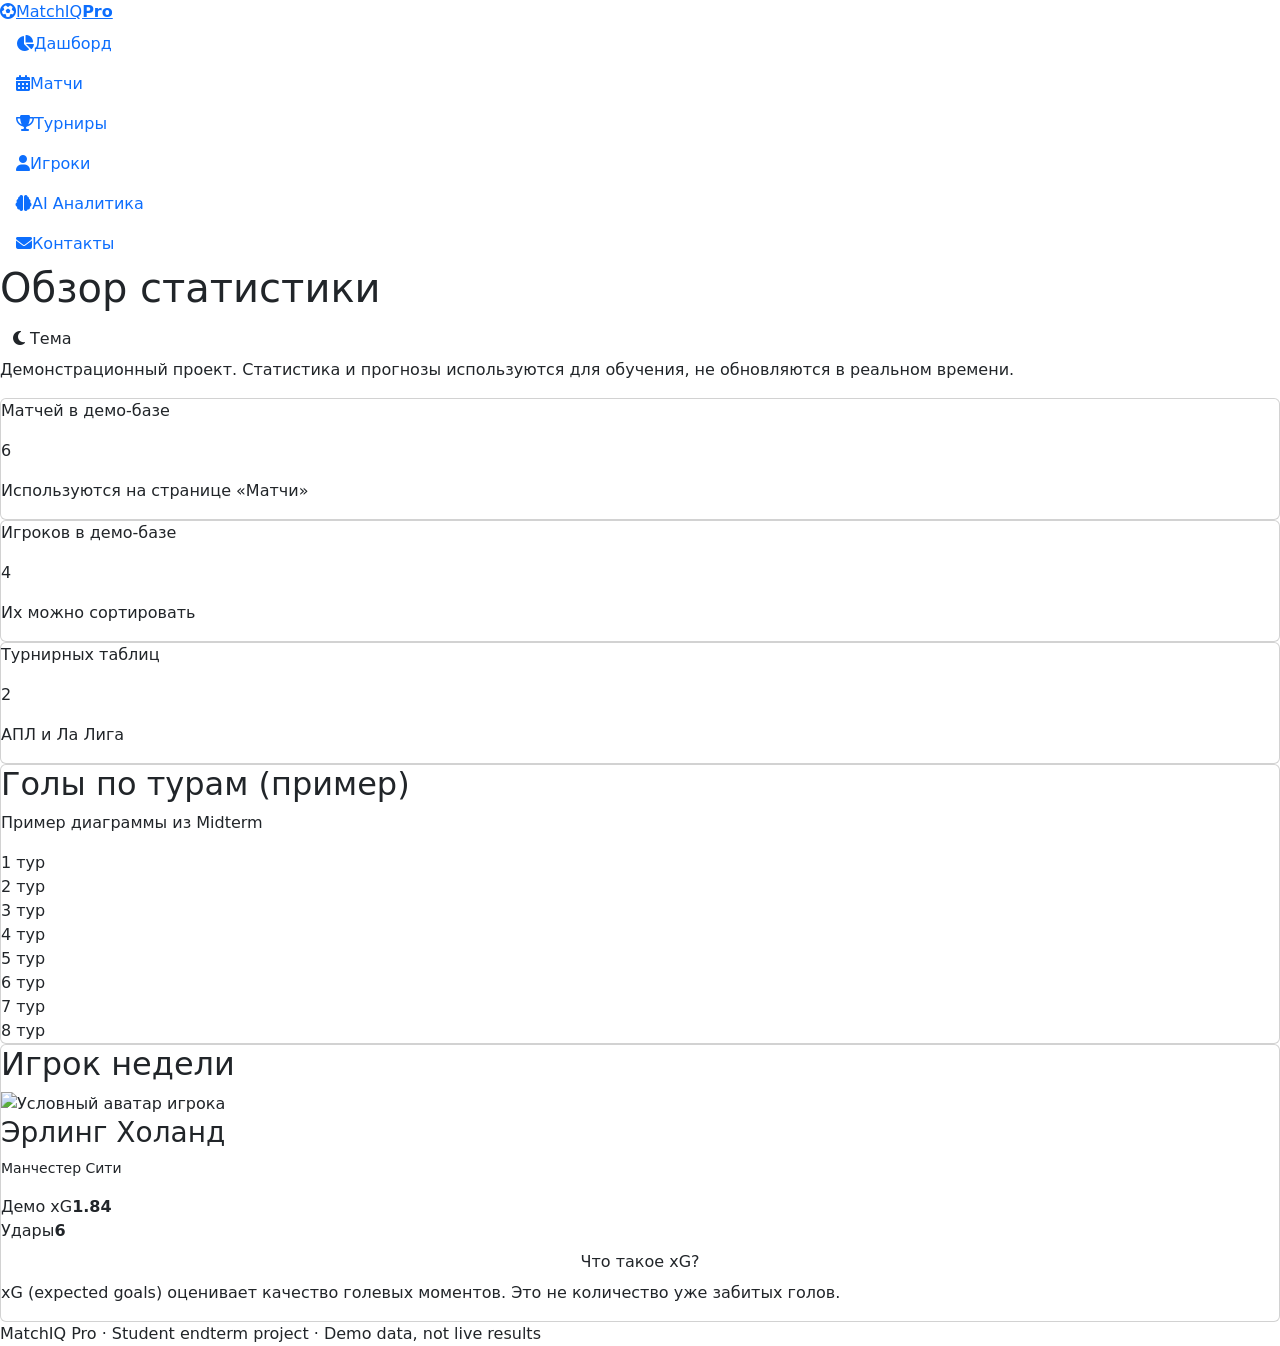
==== index.html @ 560e09f3 "Add files via upload" ====
<!DOCTYPE html>
<html lang="ru">
<head>
  <meta charset="UTF-8">
  <meta name="viewport" content="width=device-width, initial-scale=1">
  <meta name="description" content="MatchIQ Pro: учебный сайт футбольной аналитики">
  <title>Обзор статистики | MatchIQ Pro</title>
  <link rel="stylesheet" href="https://cdnjs.cloudflare.com/ajax/libs/font-awesome/6.5.2/css/all.min.css">
  <link rel="stylesheet" href="https://cdn.jsdelivr.net/npm/bootstrap@5.3.3/dist/css/bootstrap.min.css">
  <link rel="stylesheet" href="css/style.css">
</head>
<body>
  <div class="layout">
    <aside class="sidebar">
      <a class="brand" href="index.html"><span class="brand-icon"><i class="fa-solid fa-futbol"></i></span><span>MatchIQ<b>Pro</b></span></a>
      <button class="btn menu-toggle d-lg-none" type="button" data-bs-toggle="collapse" data-bs-target="#sidebarNav" aria-controls="sidebarNav" aria-expanded="false">☰ Меню</button>
      <nav id="sidebarNav" class="nav collapse d-lg-block" aria-label="Главное меню">
        <a class="nav-link active" href="index.html" aria-current="page"><i class="fa-solid fa-chart-pie" aria-hidden="true"></i>Дашборд</a>
<a class="nav-link" href="match.html"><i class="fa-solid fa-calendar-days" aria-hidden="true"></i>Матчи</a>
<a class="nav-link" href="standings.html"><i class="fa-solid fa-trophy" aria-hidden="true"></i>Турниры</a>
<a class="nav-link" href="players.html"><i class="fa-solid fa-user" aria-hidden="true"></i>Игроки</a>
<a class="nav-link" href="ai.html"><i class="fa-solid fa-brain" aria-hidden="true"></i>AI Аналитика</a>
<a class="nav-link" href="contact.html"><i class="fa-solid fa-envelope" aria-hidden="true"></i>Контакты</a>
      </nav>
    </aside>
    <div class="page">
      <header class="topbar">
        <h1>Обзор статистики</h1>
        <div class="header-tools">
          
          <button class="btn" type="button" id="themeButton" aria-label="Переключить тему"><i class="fa-solid fa-moon"></i> Тема</button>
        </div>
      </header>
      <main class="content">

        <p class="demo">Демонстрационный проект. Статистика и прогнозы используются для обучения, не обновляются в реальном времени.</p>
        <section class="grid-3" aria-label="Главные показатели">
          <article class="card"><p class="muted">Матчей в демо-базе</p><p class="stat-number">6</p><p class="hint">Используются на странице «Матчи»</p></article>
          <article class="card"><p class="muted">Игроков в демо-базе</p><p class="stat-number">4</p><p class="hint">Их можно сортировать</p></article>
          <article class="card"><p class="muted">Турнирных таблиц</p><p class="stat-number">2</p><p class="hint">АПЛ и Ла Лига</p></article>
        </section>
        <section class="grid-2 section">
          <article class="card chart-card">
            <h2>Голы по турам (пример)</h2>
            <p class="hint">Пример диаграммы из Midterm</p>
            <div class="bar-chart" role="img" aria-label="Голы по восьми турам: 24, 31, 28, 19, 34, 22, 29, 25">
              <div class="bar-item"><div class="bar" style="--height:69%" title="24 гола"></div><span>1 тур</span></div>
              <div class="bar-item"><div class="bar" style="--height:89%" title="31 гол"></div><span>2 тур</span></div>
              <div class="bar-item"><div class="bar" style="--height:80%" title="28 голов"></div><span>3 тур</span></div>
              <div class="bar-item"><div class="bar" style="--height:54%" title="19 голов"></div><span>4 тур</span></div>
              <div class="bar-item"><div class="bar" style="--height:97%" title="34 гола"></div><span>5 тур</span></div>
              <div class="bar-item"><div class="bar" style="--height:63%" title="22 гола"></div><span>6 тур</span></div>
              <div class="bar-item"><div class="bar" style="--height:83%" title="29 голов"></div><span>7 тур</span></div>
              <div class="bar-item"><div class="bar" style="--height:71%" title="25 голов"></div><span>8 тур</span></div>
            </div>
          </article>
          <article class="card">
            <h2>Игрок недели</h2>
            <div class="player-head"><img src="img/player.svg" alt="Условный аватар игрока"><div><h3>Эрлинг Холанд</h3><p class="muted small">Манчестер Сити</p></div></div>
            <div class="player-stat"><span>Демо xG</span><b>1.84</b></div>
            <div class="player-stat"><span>Удары</span><b>6</b></div>
            <button type="button" class="btn help-button section">Что такое xG?</button>
            <p class="help-content">xG (expected goals) оценивает качество голевых моментов. Это не количество уже забитых голов.</p>
          </article>
        </section>

      </main>
      <footer class="footer">MatchIQ Pro · Student endterm project · Demo data, not live results</footer>
    </div>
  </div>
  <script src="https://cdn.jsdelivr.net/npm/bootstrap@5.3.3/dist/js/bootstrap.bundle.min.js"></script>
  <script src="js/jquery.min.js"></script>
  <script src="js/main.js"></script>
  <script src="js/jquery-features.js"></script>
</body>
</html>
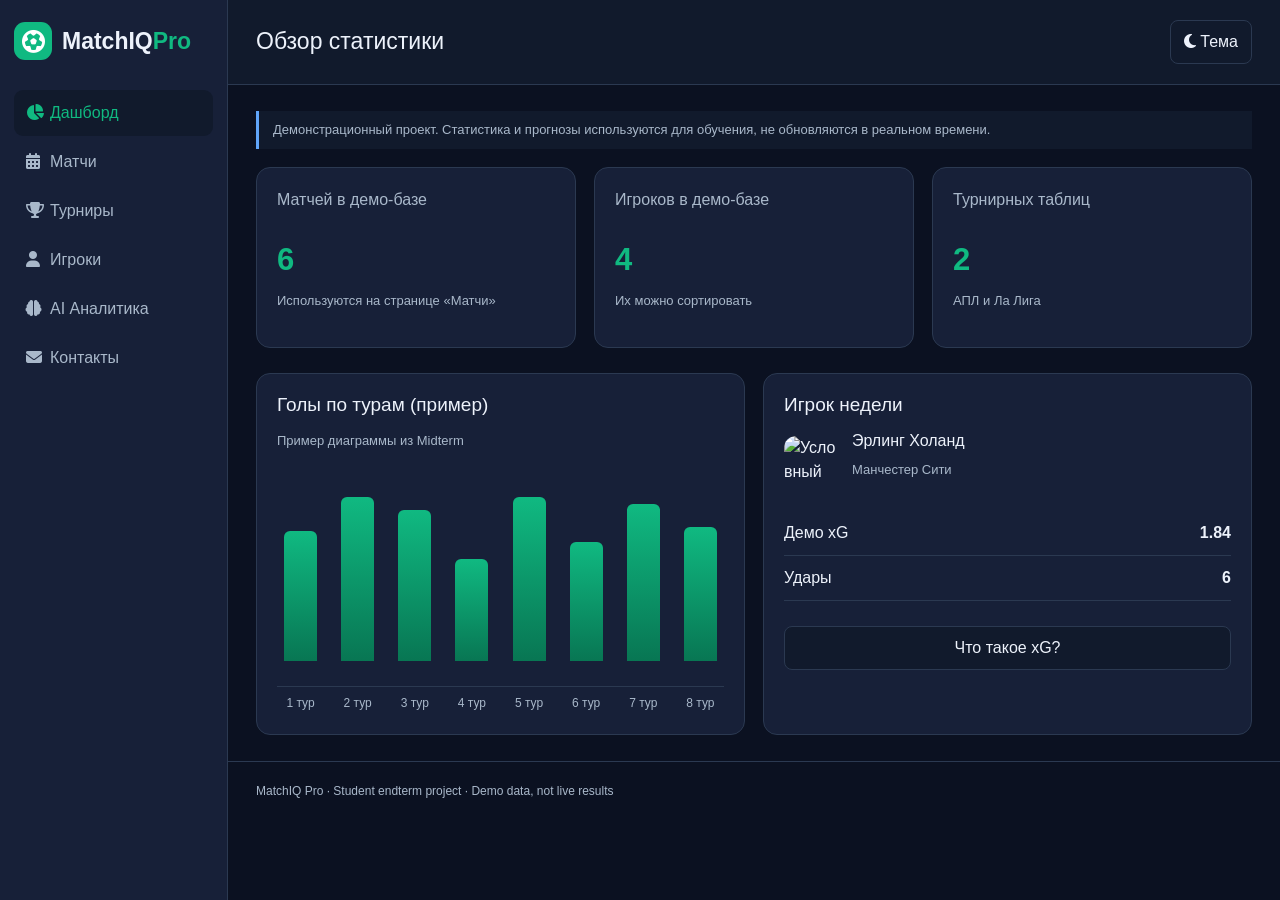
==== commit 02a41f55: "Update index.html" ====
--- a/index.html
+++ b/index.html
@@ -7,7 +7,7 @@
   <title>Обзор статистики | MatchIQ Pro</title>
   <link rel="stylesheet" href="https://cdnjs.cloudflare.com/ajax/libs/font-awesome/6.5.2/css/all.min.css">
   <link rel="stylesheet" href="https://cdn.jsdelivr.net/npm/bootstrap@5.3.3/dist/css/bootstrap.min.css">
-  <link rel="stylesheet" href="css/style.css">
+  <link rel="stylesheet" href="style.css">
 </head>
 <body>
   <div class="layout">
--- a/style.css
+++ b/style.css
@@ -0,0 +1,101 @@
+/* MatchIQ Pro Endterm: deliberately simple CSS for oral defense */
+:root {
+  --bg: #0b1121; --panel: #172038; --panel2: #111a2c;
+  --text: #edf2fb; --muted: #a9b8ca; --border: #2b3951;
+  --green: #10b981; --blue: #60a5fa; --purple: #bd87ff;
+}
+body.light {
+  --bg: #f1f5f9; --panel: #ffffff; --panel2: #e7edf6;
+  --text: #152338; --muted: #506078; --border: #cfdae6;
+}
+* { box-sizing: border-box; }
+body { --bs-body-color: var(--text); --bs-body-bg: var(--bg); margin: 0; font-family: Arial, sans-serif; background: var(--bg); color: var(--text); }
+a { color: inherit; text-decoration: none; }
+button, input, select, textarea { font: inherit; }
+button { cursor: pointer; }
+[hidden] { display: none !important; }
+.layout { display: flex; min-height: 100vh; }
+.sidebar { width: 228px; flex-shrink: 0; padding: 22px 14px; background: var(--panel); border-right: 1px solid var(--border); }
+.brand { display: flex; align-items: center; gap: 10px; font-size: 23px; font-weight: 800; margin-bottom: 30px; }
+.brand-icon { display: grid; place-items: center; width: 38px; height: 38px; border-radius: 11px; color: white; background: var(--green); }
+.brand b { color: var(--green); }
+.menu-label { color: var(--muted); text-transform: uppercase; font-size: 11px; font-weight: bold; margin: 26px 10px 8px; letter-spacing: 1px; }
+.nav { display: block; }
+.menu-toggle { margin: 0 0 12px; }
+.nav-link { display: block; padding: 11px 12px; margin: 3px 0; border-radius: 9px; color: var(--muted); }
+.nav-link i { width: 24px; }
+.nav-link:hover, .nav-link.active { background: var(--panel2); color: var(--green); }
+.page { flex: 1; min-width: 0; }
+.topbar { display: flex; align-items: center; justify-content: space-between; gap: 18px; padding: 20px 28px; border-bottom: 1px solid var(--border); background: var(--panel2); }
+h1 { font-size: 23px; margin: 0; }
+h2 { font-size: 19px; margin: 0 0 14px; }
+h3 { font-size: 16px; margin: 0 0 10px; }
+p { line-height: 1.55; }
+.content { padding: 26px 28px; max-width: 1440px; }
+.card { background: var(--panel); color: var(--text); border: 1px solid var(--border); border-radius: 14px; padding: 20px; }
+.grid-3 { display: grid; grid-template-columns: repeat(3, minmax(0, 1fr)); gap: 18px; }
+.grid-2 { display: grid; grid-template-columns: repeat(2, minmax(0, 1fr)); gap: 18px; }
+.stat-number { font-size: 31px; font-weight: 800; color: var(--green); margin: 7px 0; }
+.muted, .hint { color: var(--muted); }
+.hint { font-size: 13px; }
+.small { font-size: 13px; }
+.toolbar { display: flex; flex-wrap: wrap; align-items: center; gap: 10px; margin: 0 0 20px; }
+.toolbar .push-right { margin-left: auto; }
+.btn { display: inline-block; border: 1px solid var(--border); color: var(--text); background: var(--panel2); padding: 9px 13px; border-radius: 8px; }
+.btn:hover { border-color: var(--green); }
+.btn.active, .btn.primary { background: var(--green); border-color: var(--green); color: #041c13; font-weight: bold; }
+.btn:focus-visible, a:focus-visible { outline: 3px solid var(--blue); outline-offset: 2px; }
+.search, .select, .input, .textarea { min-height: 40px; width: 100%; border: 1px solid var(--border); border-radius: 8px; background: var(--panel2); color: var(--text); padding: 9px 12px; }
+.search { width: 240px; max-width: 100%; }
+.select { width: auto; min-width: 180px; }
+.search:focus, .input:focus, .textarea:focus, .select:focus { outline: 2px solid var(--green); }
+.header-tools { display: flex; align-items: center; flex-wrap: wrap; gap: 10px; }
+.section { margin-top: 25px; }
+.section-title { margin-bottom: 15px; }
+.teams { display: flex; align-items: center; justify-content: space-between; gap: 8px; margin: 12px 0; text-align: center; }
+.team { min-width: 0; flex: 1; display: flex; flex-direction: column; align-items: center; gap: 6px; }
+.team img { width: 40px; height: 40px; }
+.score { flex: 1; text-align: center; font-size: 26px; font-weight: bold; white-space: nowrap; }
+.meta { display: flex; justify-content: space-between; align-items: center; gap: 10px; color: var(--muted); font-size: 13px; }
+.tag { display: inline-block; padding: 4px 9px; border-radius: 8px; background: var(--panel2); color: var(--blue); font-size: 12px; }
+.tag.live { color: #34d399; }
+.tag.finished { color: var(--muted); }
+.tag.upcoming { color: var(--blue); }
+.card-actions { display: flex; align-items: center; justify-content: space-between; margin-top: 14px; gap: 10px; }
+.favorite-btn.selected { color: #fbbf24; border-color: #fbbf24; }
+.player-head { display: flex; align-items: center; gap: 12px; margin-bottom: 15px; }
+.player-head img { width: 56px; height: 56px; border-radius: 12px; }
+.player-stat { display: flex; justify-content: space-between; border-bottom: 1px solid var(--border); padding: 10px 0; }
+.player-stat:last-child { border-bottom: 0; }
+.bar-chart { display: flex; align-items: flex-end; justify-content: space-around; gap: 10px; height: 190px; margin-top: 30px; border-bottom: 1px solid var(--border); }
+.bar-item { width: 11%; height: 100%; display: flex; flex-direction: column; justify-content: flex-end; align-items: center; gap: 7px; font-size: 12px; }
+.bar { width: 70%; min-width: 12px; border-radius: 6px 6px 0 0; background: linear-gradient(var(--green), #087653); height: var(--height); }
+.bar-item span { position: relative; top: 26px; white-space: nowrap; color: var(--muted); }
+.chart-card { padding-bottom: 47px; }
+.table-wrap { overflow-x: auto; }
+table { width: 100%; border-collapse: collapse; }
+th, td { padding: 13px 10px; text-align: left; border-bottom: 1px solid var(--border); white-space: nowrap; }
+th { color: var(--muted); font-size: 13px; }
+.table-team { display: flex; align-items: center; gap: 10px; }
+.table-team img { width: 25px; height: 25px; }
+.table-team i { width: 25px; text-align: center; }
+.highlight { color: var(--green); font-weight: bold; }
+.probability { display: flex; width: 100%; height: 11px; overflow: hidden; border-radius: 10px; margin: 15px 0 8px; }
+.probability span:nth-child(1) { background: var(--green); }
+.probability span:nth-child(2) { background: #7d8ca1; }
+.probability span:nth-child(3) { background: var(--blue); }
+.prob-labels { display: flex; justify-content: space-between; gap: 10px; font-size: 13px; color: var(--muted); }
+.form-field { margin-bottom: 16px; }
+.form-field label { display: block; font-weight: 600; margin-bottom: 7px; }
+.form-field .select { width: 100%; }
+.checkbox-row { display: flex; align-items: flex-start; gap: 8px; }
+.checkbox-row label { margin: 0; font-weight: normal; }
+.error { display: block; min-height: 17px; margin-top: 5px; color: #fb7185; font-size: 13px; }
+.invalid { border-color: #fb7185 !important; }
+.success { margin-top: 15px; padding: 12px; border-radius: 8px; background: rgba(16,185,129,.15); color: var(--green); }
+.help-content, .topic-tip { display: none; margin-top: 12px; padding: 12px; border-radius: 9px; background: var(--panel2); color: var(--muted); }
+.empty { text-align: center; padding: 30px; color: var(--muted); }
+.demo { padding: 9px 14px; border-left: 3px solid var(--blue); background: var(--panel2); color: var(--muted); margin-bottom: 18px; font-size: 13px; }
+.footer { padding: 20px 28px; border-top: 1px solid var(--border); color: var(--muted); font-size: 12px; }
+@media (max-width: 950px) { .layout { display: block; } .sidebar { width: 100%; padding: 12px 18px; border-right: 0; border-bottom: 1px solid var(--border); } .brand { margin-bottom: 7px; } .nav { display: flex; gap: 4px; flex-wrap: wrap; } .menu-label { display: none; } .nav-link { padding: 9px; } .nav-link i { width: auto; margin-right: 5px; } }
+@media (max-width: 650px) { .topbar { padding: 17px; align-items: flex-start; flex-direction: column; } .content { padding: 18px 14px; } .grid-3, .grid-2 { grid-template-columns: 1fr; } .search { width: 100%; } .header-tools { width: 100%; } .header-tools .search { flex: 1; } .bar-chart { gap: 3px; } .bar-item { font-size: 10px; } .footer { padding: 15px; } }
